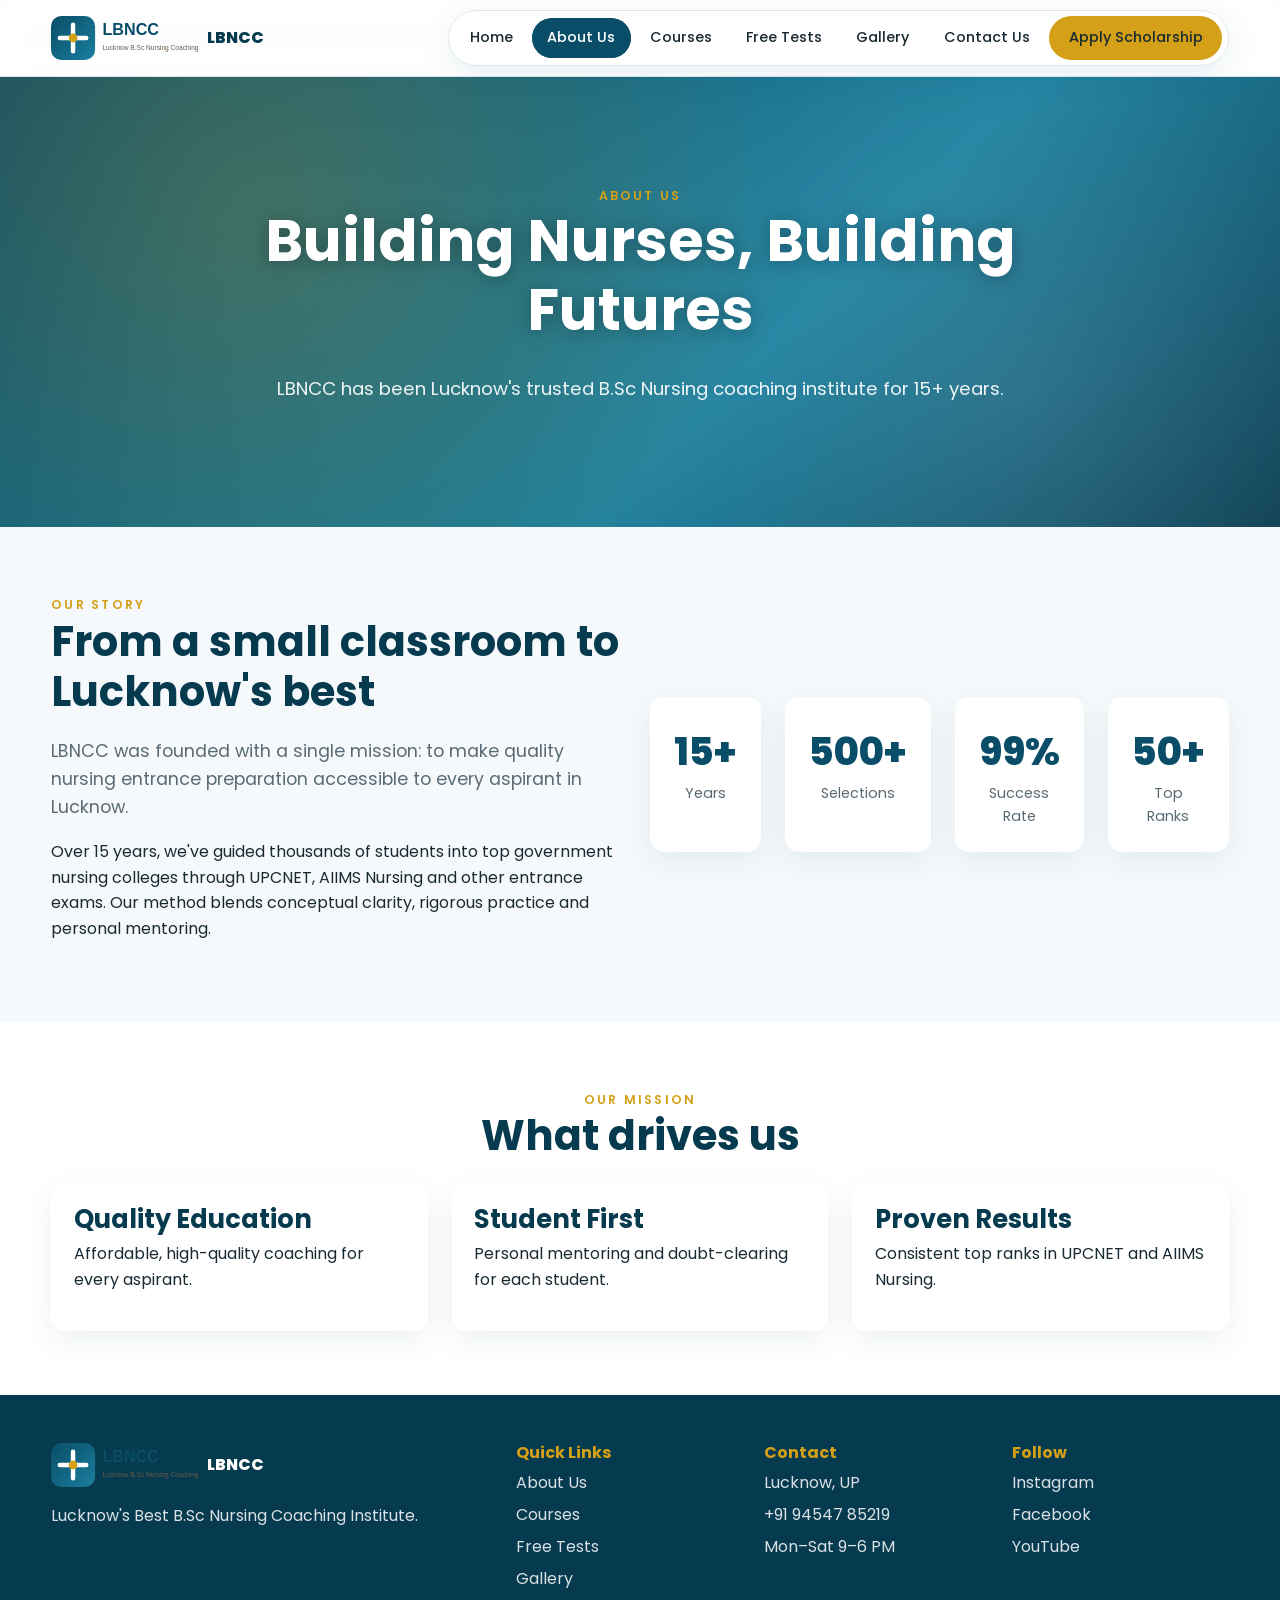
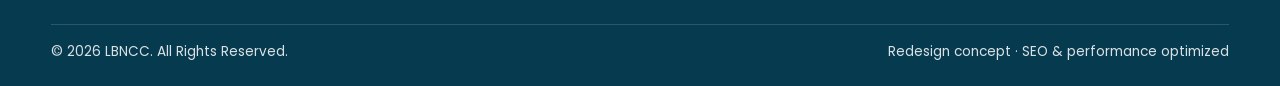
==== about.html @ b77b34ed "Initial commit: LBNCC redesign concept (SEO-optimized, animations, working free test & courses)" ====
<!DOCTYPE html>
<html lang="en-IN">
<head>
<meta charset="UTF-8">
<meta name="viewport" content="width=device-width, initial-scale=1.0">
<title>About Us — LBNCC Lucknow</title>
<meta name="description" content="About LBNCC: 15+ years of B.Sc Nursing coaching in Lucknow. Expert faculty, updated material, proven results in UPCNET & AIIMS Nursing.">
<link rel="canonical" href="https://lbncc.com/about-us.html">
<meta property="og:title" content="About LBNCC">
<meta property="og:description" content="15+ years of B.Sc Nursing coaching excellence in Lucknow.">
<meta property="og:image" content="https://lbncc.com/assets/img/logo.svg">
<meta property="og:url" content="https://lbncc.com/about-us.html">
<link rel="icon" href="assets/img/logo.svg">
<link rel="preconnect" href="https://fonts.googleapis.com">
<link rel="preconnect" href="https://fonts.gstatic.com" crossorigin>
<link href="https://fonts.googleapis.com/css2?family=Poppins:wght@400;500;600;700;800&display=swap" rel="stylesheet">
<link rel="stylesheet" href="assets/css/style.css?v=1">
</head>
<body>
<a class="skip-link" href="#main">Skip to content</a>
<header class="site-header">
  <div class="container">
    <a class="logo" href="index.html"><img src="assets/img/logo.svg" alt="LBNCC logo" width="44" height="44"> LBNCC</a>
    <button class="nav-toggle" aria-expanded="false" aria-label="Toggle menu">☰</button>
    <nav class="nav" aria-label="Primary">
      <a href="index.html">Home</a>
      <a href="about.html">About Us</a>
      <a href="courses.html">Courses</a>
      <a href="freetest.html">Free Tests</a>
      <a href="gallery.html">Gallery</a>
      <a href="contact.html">Contact Us</a>
      <a href="https://wa.me/919454785219" class="btn btn--accent" style="padding:.5rem 1.1rem;">Apply Scholarship</a>
    </nav>
  </div>
</header>
<main id="main">
  <section class="hero" style="min-height:50vh;">
    <div class="content container">
      <span class="eyebrow">About Us</span>
      <h1>Building Nurses, Building Futures</h1>
      <p>LBNCC has been Lucknow's trusted B.Sc Nursing coaching institute for 15+ years.</p>
    </div>
  </section>
  <section class="section">
    <div class="container">
      <div class="grid grid--2" style="align-items:center;">
        <div class="reveal">
          <span class="eyebrow">Our Story</span>
          <h2>From a small classroom to Lucknow's best</h2>
          <p class="lead">LBNCC was founded with a single mission: to make quality nursing entrance preparation accessible to every aspirant in Lucknow.</p>
          <p>Over 15 years, we've guided thousands of students into top government nursing colleges through UPCNET, AIIMS Nursing and other entrance exams. Our method blends conceptual clarity, rigorous practice and personal mentoring.</p>
        </div>
        <div class="reveal">
          <div class="stats">
            <div class="stat"><div class="stat__num">15+</div><div class="stat__label">Years</div></div>
            <div class="stat"><div class="stat__num">500+</div><div class="stat__label">Selections</div></div>
            <div class="stat"><div class="stat__num">99%</div><div class="stat__label">Success Rate</div></div>
            <div class="stat"><div class="stat__num">50+</div><div class="stat__label">Top Ranks</div></div>
          </div>
        </div>
      </div>
    </div>
  </section>
  <section class="section section--alt">
    <div class="container">
      <div class="text-center mb-1 reveal"><span class="eyebrow">Our Mission</span><h2>What drives us</h2></div>
      <div class="grid grid--3">
        <div class="card reveal"><div class="card__body"><h3>Quality Education</h3><p>Affordable, high-quality coaching for every aspirant.</p></div></div>
        <div class="card reveal"><div class="card__body"><h3>Student First</h3><p>Personal mentoring and doubt-clearing for each student.</p></div></div>
        <div class="card reveal"><div class="card__body"><h3>Proven Results</h3><p>Consistent top ranks in UPCNET and AIIMS Nursing.</p></div></div>
      </div>
    </div>
  </section>
</main>
<footer class="site-footer">
  <div class="container">
    <div class="footer-grid">
      <div><a class="logo" href="index.html" style="color:#fff;"><img src="assets/img/logo.svg" alt="LBNCC logo" width="44" height="44"> LBNCC</a><p style="margin-top:1rem;">Lucknow's Best B.Sc Nursing Coaching Institute.</p></div>
      <div><h4>Quick Links</h4><ul style="list-style:none;padding:0;margin:0;display:grid;gap:.4rem;"><li><a href="about.html">About Us</a></li><li><a href="courses.html">Courses</a></li><li><a href="freetest.html">Free Tests</a></li><li><a href="gallery.html">Gallery</a></li></ul></div>
      <div><h4>Contact</h4><ul style="list-style:none;padding:0;margin:0;display:grid;gap:.4rem;"><li>Lucknow, UP</li><li>+91 94547 85219</li><li>Mon–Sat 9–6 PM</li></ul></div>
      <div><h4>Follow</h4><ul style="list-style:none;padding:0;margin:0;display:grid;gap:.4rem;"><li><a href="#">Instagram</a></li><li><a href="#">Facebook</a></li><li><a href="#">YouTube</a></li></ul></div>
    </div>
    <div class="footer-bottom"><span>© <span class="yr"></span> LBNCC. All Rights Reserved.</span><span>Redesign concept · SEO & performance optimized</span></div>
  </div>
</footer>
<script src="assets/js/main.js?v=1" defer></script>
<script>document.querySelectorAll('.yr').forEach(e=>e.textContent=new Date().getFullYear());</script>
</body>
</html>
---- assets/css/style.css ----
:root {
  --color-bg: #f5f9fb;
  --color-surface: #ffffff;
  --color-text: #1a2a33;
  --color-muted: #5a6b75;
  --color-primary: #0a4d68;
  --color-primary-dark: #063a4f;
  --color-accent: #d4a017;
  --color-accent-soft: #fef3d0;
  --color-border: #dce7ed;
  --color-success: #2f6b3a;
  --radius: 14px;
  --radius-sm: 8px;
  --shadow: 0 10px 30px rgba(10,77,104,.08);
  --shadow-lg: 0 20px 50px rgba(10,77,104,.14);
  --maxw: 1200px;
  --header-h: 76px;
}
* { box-sizing: border-box; }
html { scroll-behavior: smooth; scroll-padding-top: var(--header-h); }
body { margin: 0; padding-top: calc(var(--header-h) + 1px); font-family: "Poppins", system-ui, -apple-system, Segoe UI, Roboto, sans-serif; color: var(--color-text); background: var(--color-bg); line-height: 1.6; -webkit-font-smoothing: antialiased; }
img { max-width: 100%; height: auto; display: block; }
a { color: var(--color-primary); text-decoration: none; }
a:hover { text-decoration: underline; }
h1,h2,h3,h4 { font-family: "Poppins", Georgia, serif; line-height: 1.2; margin: 0 0 .5em; color: var(--color-primary-dark); }
h1 { font-size: clamp(2.2rem, 5vw, 3.6rem); }
h2 { font-size: clamp(1.7rem, 3.5vw, 2.6rem); }
h3 { font-size: clamp(1.25rem, 2.5vw, 1.6rem); }
p { margin: 0 0 1em; }
.container { width: min(var(--maxw), 92%); margin-inline: auto; }
.section { padding: 4rem 0; }
.section--alt { background: var(--color-surface); }
.eyebrow { text-transform: uppercase; letter-spacing: .18em; font-size: .78rem; font-weight: 600; color: var(--color-accent); margin-bottom: .6rem; }
.btn { display: inline-flex; align-items: center; justify-content: center; gap: .5rem; padding: .85rem 1.6rem; border-radius: 999px; font-weight: 600; font-size: .95rem; border: 2px solid transparent; cursor: pointer; transition: transform .15s ease, background .2s ease, color .2s ease; text-decoration: none; }
.btn:hover { transform: translateY(-2px); text-decoration: none; }
.btn--primary { background: var(--color-primary); color: #fff; }
.btn--primary:hover { background: var(--color-primary-dark); color: #fff; }
.btn--accent { background: var(--color-accent); color: #1a2a33; }
.btn--ghost { background: transparent; color: var(--color-primary); border-color: var(--color-primary); }
.btn--ghost:hover { background: var(--color-primary); color: #fff; }
.skip-link { position: absolute; left: -9999px; top: 0; background: var(--color-primary); color: #fff; padding: .75rem 1rem; z-index: 1000; }
.skip-link:focus { left: 1rem; top: 1rem; }

/* Pill-style nav */
.site-header { position: fixed; top: 0; left: 0; right: 0; z-index: 50; background: rgba(255,255,255,.85); backdrop-filter: blur(12px); border-bottom: 1px solid var(--color-border); }
.site-header .container { display: flex; align-items: center; justify-content: space-between; height: var(--header-h); gap: 1rem; }
.logo { display: flex; align-items: center; gap: .6rem; font-weight: 800; color: var(--color-primary-dark); text-decoration: none; }
.logo img { height: 44px; width: auto; }
.nav { display: flex; gap: .25rem; align-items: center; background: rgba(255,255,255,.7); backdrop-filter: blur(10px); padding: .35rem; border-radius: 999px; border: 1px solid var(--color-border); box-shadow: var(--shadow); }
.nav a { padding: .5rem .95rem; border-radius: 999px; color: var(--color-text); font-weight: 500; font-size: .9rem; position: relative; overflow: hidden; transition: color .25s ease, transform .15s ease; }
.nav a::before { content: ""; position: absolute; inset: 0; background: var(--color-primary); transform: scale(0); border-radius: 999px; transition: transform .35s cubic-bezier(.22,1,.36,1); z-index: -1; }
.nav a:hover { color: #fff; text-decoration: none; transform: translateY(-1px); }
.nav a:hover::before { transform: scale(1); }
.nav a.active { background: var(--color-primary); color: #fff; }
.nav a.active::before { transform: scale(1); }
.nav-toggle { display: none; background: none; border: none; font-size: 1.6rem; cursor: pointer; color: var(--color-primary-dark); }
@media (max-width: 820px) {
  .nav-toggle { display: block; }
  .nav { position: absolute; top: var(--header-h); left: 0; right: 0; background: var(--color-bg); flex-direction: column; padding: 1rem; border-radius: 0; display: none; }
  .nav.open { display: flex; }
  .nav a { width: 100%; }
}

/* Hero */
.hero { position: relative; min-height: 88vh; display: grid; place-items: center; text-align: center; color: #fff; background: linear-gradient(135deg, #0a4d68 0%, #1a7f9e 60%, #063a4f 100%); padding: 2rem 0; overflow: hidden; }
.hero::before { content: ""; position: absolute; inset: 0; background: radial-gradient(circle at 20% 30%, rgba(212,160,23,.25), transparent 50%), radial-gradient(circle at 80% 70%, rgba(255,255,255,.12), transparent 50%); }
.hero .content { position: relative; max-width: 860px; }
.hero h1 { color: #fff; text-shadow: 0 2px 20px rgba(0,0,0,.3); }
.hero p { font-size: 1.15rem; color: rgba(255,255,255,.92); }
.hero .actions { display: flex; gap: 1rem; justify-content: center; flex-wrap: wrap; margin-top: 1.5rem; }
.hero .meta { margin-top: 2rem; display: flex; gap: 2rem; justify-content: center; flex-wrap: wrap; font-size: .9rem; color: rgba(255,255,255,.85); }
.hero .meta strong { color: var(--color-accent); }
.hero h1, .hero p, .hero .actions, .hero .meta { animation: fadeUp 1s ease both; }
.hero p { animation-delay: .15s; }
.hero .actions { animation-delay: .3s; }
.hero .meta { animation-delay: .45s; }
@keyframes fadeUp { from { opacity: 0; transform: translateY(20px); } to { opacity: 1; transform: none; } }

/* Cards */
.grid { display: grid; gap: 1.5rem; }
.grid--3 { grid-template-columns: repeat(3, 1fr); }
.grid--2 { grid-template-columns: repeat(2, 1fr); }
.grid--4 { grid-template-columns: repeat(4, 1fr); }
@media (max-width: 900px) { .grid--3, .grid--4 { grid-template-columns: repeat(2,1fr); } }
@media (max-width: 600px) { .grid--2, .grid--3, .grid--4 { grid-template-columns: 1fr; } }
.card { background: var(--color-surface); border-radius: var(--radius); overflow: hidden; box-shadow: var(--shadow); transition: transform .25s ease, box-shadow .25s ease; }
.card:hover { transform: translateY(-6px); box-shadow: var(--shadow-lg); }
.card img { width: 100%; aspect-ratio: 4/3; object-fit: cover; }
.card__body { padding: 1.4rem; }
.card__body h3 { margin-bottom: .4rem; }

/* Stats */
.stats { display: grid; grid-template-columns: repeat(4, 1fr); gap: 1.5rem; }
@media (max-width: 700px) { .stats { grid-template-columns: repeat(2,1fr); } }
.stat { text-align: center; padding: 1.5rem; background: var(--color-surface); border-radius: var(--radius); box-shadow: var(--shadow); }
.stat__num { font-size: 2.4rem; font-weight: 800; color: var(--color-primary); }
.stat__label { color: var(--color-muted); font-size: .9rem; }

/* Testimonials */
.testimonial { background: var(--color-surface); padding: 1.8rem; border-radius: var(--radius); border-left: 4px solid var(--color-accent); box-shadow: var(--shadow); transition: transform .2s ease; }
.testimonial:hover { transform: translateY(-4px); }
.testimonial footer { margin-top: 1rem; font-weight: 600; color: var(--color-primary); }

/* Reveal */
.reveal { opacity: 0; transform: translateY(28px); transition: opacity .7s ease, transform .7s ease; }
.reveal.in { opacity: 1; transform: translateY(0); }

/* Footer */
.site-footer { background: var(--color-primary-dark); color: rgba(255,255,255,.85); padding: 3rem 0 1.5rem; }
.site-footer h4 { color: var(--color-accent); }
.site-footer a { color: rgba(255,255,255,.85); }
.site-footer a:hover { color: #fff; }
.footer-grid { display: grid; grid-template-columns: 2fr 1fr 1fr 1fr; gap: 2rem; }
@media (max-width: 820px) { .footer-grid { grid-template-columns: 1fr 1fr; } }
@media (max-width: 500px) { .footer-grid { grid-template-columns: 1fr; } }
.footer-bottom { border-top: 1px solid rgba(255,255,255,.15); margin-top: 2rem; padding-top: 1rem; display: flex; justify-content: space-between; flex-wrap: wrap; gap: .5rem; font-size: .85rem; }

/* Forms */
.form { display: grid; gap: 1rem; }
.form-row { display: grid; grid-template-columns: 1fr 1fr; gap: 1rem; }
@media (max-width: 600px) { .form-row { grid-template-columns: 1fr; } }
.field label { display: block; font-weight: 500; margin-bottom: .35rem; font-size: .9rem; }
.field input, .field textarea, .field select { width: 100%; padding: .75rem .9rem; border: 1px solid var(--color-border); border-radius: var(--radius-sm); font: inherit; background: var(--color-surface); color: var(--color-text); }
.field input:focus, .field textarea:focus, .field select:focus { outline: 2px solid var(--color-accent); border-color: var(--color-accent); }
.field textarea { min-height: 140px; resize: vertical; }

/* PillNav React Bits style nav (vanilla) */
.pill-nav { display: inline-flex; align-items: center; gap: .5rem; }
.pill-nav__logo { width: 44px; height: 44px; border-radius: 50%; background: var(--color-primary); display: grid; place-items: center; box-shadow: var(--shadow); transition: transform .3s ease; }
.pill-nav__logo:hover { transform: rotate(12deg) scale(1.05); }
.pill-nav__logo img { width: 28px; height: 28px; }

/* Course cards */
.course-card { background: var(--color-surface); border-radius: var(--radius); padding: 1.6rem; box-shadow: var(--shadow); border: 1px solid var(--color-border); transition: transform .25s ease; }
.course-card:hover { transform: translateY(-4px); box-shadow: var(--shadow-lg); }
.course-card h3 { color: var(--color-primary); }
.course-meta { display: flex; gap: 1rem; flex-wrap: wrap; font-size: .85rem; color: var(--color-muted); margin: .5rem 0 1rem; }
.course-meta span { background: var(--color-accent-soft); padding: .2rem .6rem; border-radius: 999px; }

/* Free test quiz */
.quiz { background: var(--color-surface); border-radius: var(--radius); padding: 2rem; box-shadow: var(--shadow); max-width: 760px; margin-inline: auto; }
.quiz-q { font-size: 1.15rem; font-weight: 600; margin-bottom: 1rem; }
.quiz-opts { display: grid; gap: .6rem; }
.quiz-opt { padding: .8rem 1rem; border: 2px solid var(--color-border); border-radius: var(--radius-sm); cursor: pointer; transition: background .2s, border-color .2s; }
.quiz-opt:hover { background: var(--color-accent-soft); }
.quiz-opt.selected { border-color: var(--color-primary); background: #e8f1f5; }
.quiz-opt.correct { border-color: var(--color-success); background: #e6f2e8; }
.quiz-opt.wrong { border-color: #c0392b; background: #fdecea; }
.quiz-nav { display: flex; justify-content: space-between; margin-top: 1.5rem; gap: 1rem; }
.quiz-result { text-align: center; padding: 2rem; }
.quiz-result .score { font-size: 3rem; font-weight: 800; color: var(--color-primary); }

/* Top performer cards */
.performer { background: var(--color-surface); border-radius: var(--radius); padding: 1.2rem; text-align: center; box-shadow: var(--shadow); transition: transform .2s; }
.performer:hover { transform: translateY(-4px); }
.performer__img { width: 80px; height: 80px; border-radius: 50%; background: var(--color-accent-soft); margin: 0 auto .6rem; display: grid; place-items: center; font-size: 1.6rem; font-weight: 700; color: var(--color-primary); }
.performer__name { font-weight: 700; }
.performer__rank { color: var(--color-accent); font-weight: 600; font-size: .85rem; }

/* Utilities */
.text-center { text-align: center; }
.mt-1 { margin-top: 1rem; }
.mt-2 { margin-top: 2rem; }
.mb-1 { margin-bottom: 1rem; }
.lead { font-size: 1.1rem; color: var(--color-muted); }
.map-embed { border: 0; width: 100%; height: 360px; border-radius: var(--radius); }
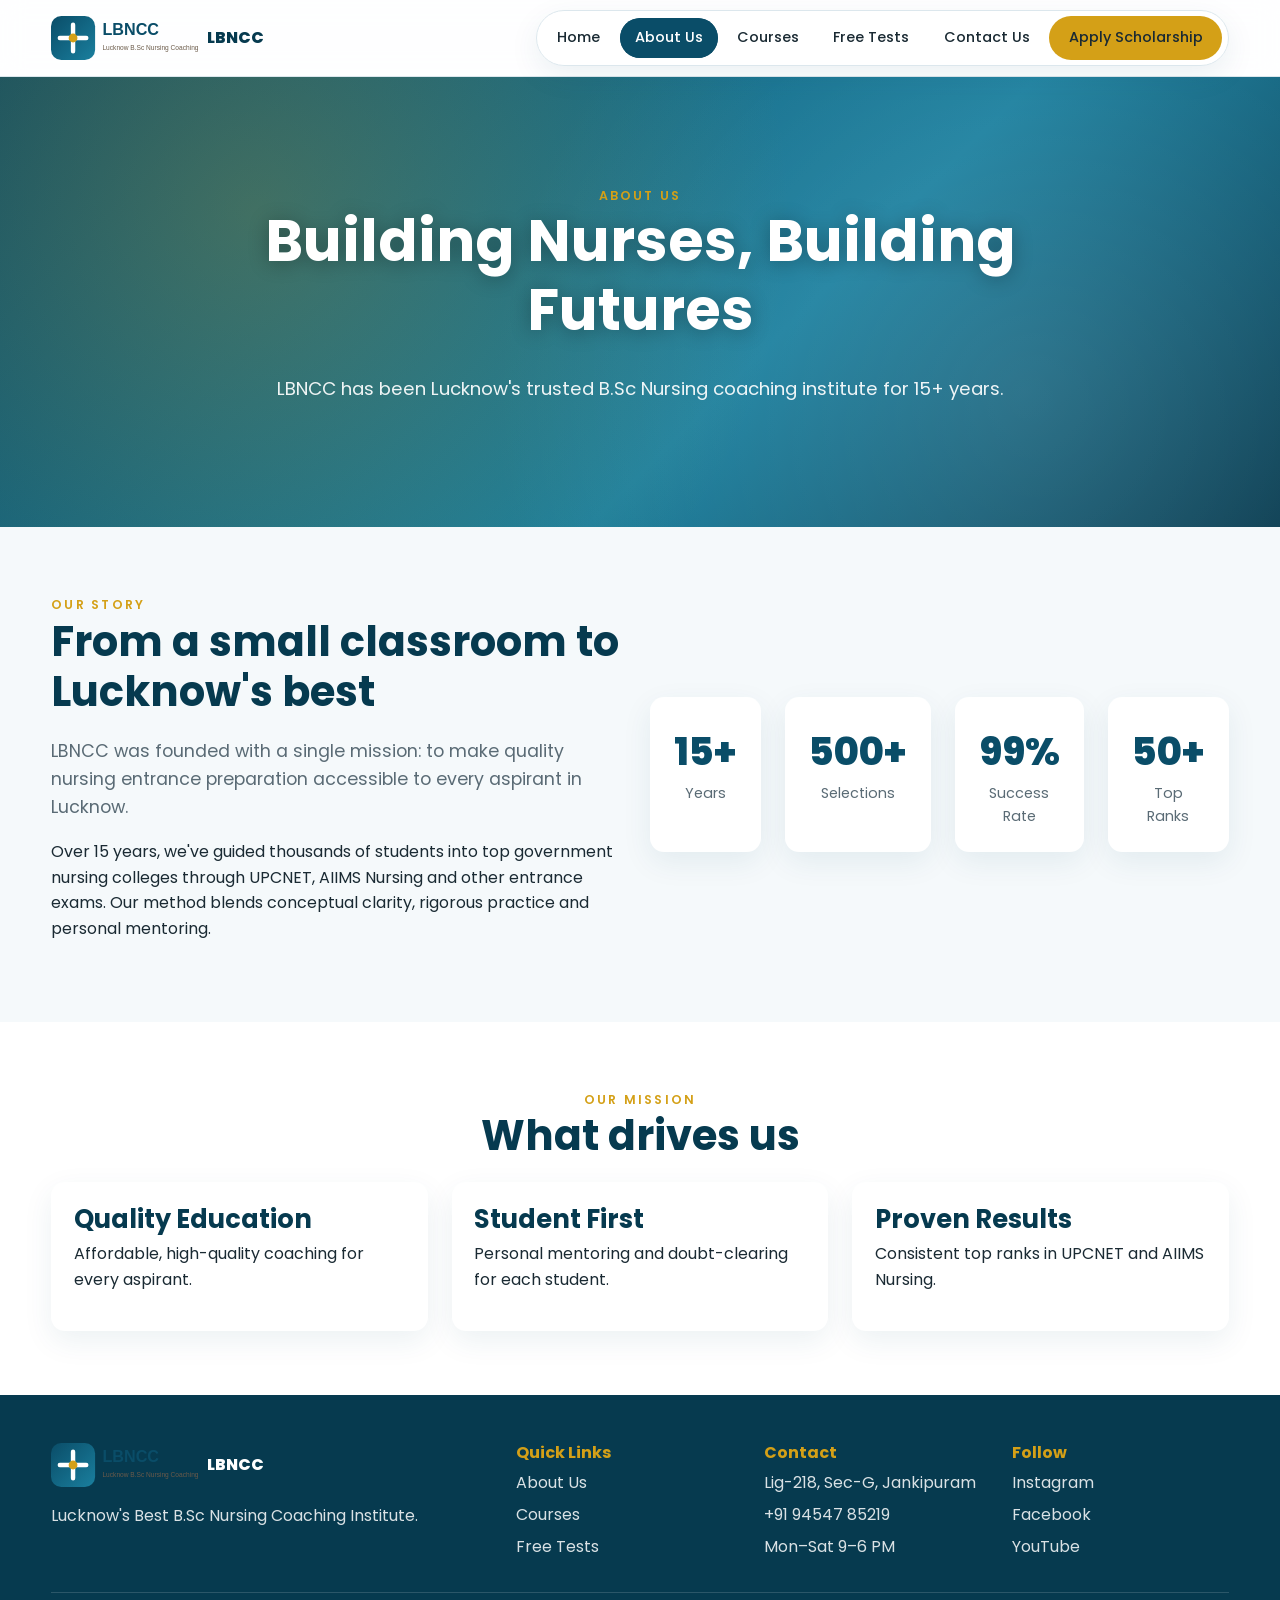
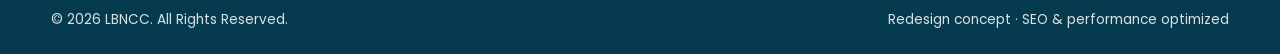
==== commit 85fc4afc: "Remove gallery; add student photos; update map location; SEO improvements" ====
--- a/about.html
+++ b/about.html
@@ -2,7 +2,7 @@
 <html lang="en-IN">
 <head>
 <meta charset="UTF-8">
-<meta name="viewport" content="width=device-width, initial-scale=1.0">
+<meta name="viewport" content="width=device-width, initial-scale=1.0"><meta name="robots" content="index, follow"><meta name="theme-color" content="#0a4d68">
 <title>About Us — LBNCC Lucknow</title>
 <meta name="description" content="About LBNCC: 15+ years of B.Sc Nursing coaching in Lucknow. Expert faculty, updated material, proven results in UPCNET & AIIMS Nursing.">
 <link rel="canonical" href="https://lbncc.com/about-us.html">
@@ -27,8 +27,7 @@
       <a href="about.html">About Us</a>
       <a href="courses.html">Courses</a>
       <a href="freetest.html">Free Tests</a>
-      <a href="gallery.html">Gallery</a>
-      <a href="contact.html">Contact Us</a>
+            <a href="contact.html">Contact Us</a>
       <a href="https://wa.me/919454785219" class="btn btn--accent" style="padding:.5rem 1.1rem;">Apply Scholarship</a>
     </nav>
   </div>
@@ -76,8 +75,8 @@
   <div class="container">
     <div class="footer-grid">
       <div><a class="logo" href="index.html" style="color:#fff;"><img src="assets/img/logo.svg" alt="LBNCC logo" width="44" height="44"> LBNCC</a><p style="margin-top:1rem;">Lucknow's Best B.Sc Nursing Coaching Institute.</p></div>
-      <div><h4>Quick Links</h4><ul style="list-style:none;padding:0;margin:0;display:grid;gap:.4rem;"><li><a href="about.html">About Us</a></li><li><a href="courses.html">Courses</a></li><li><a href="freetest.html">Free Tests</a></li><li><a href="gallery.html">Gallery</a></li></ul></div>
-      <div><h4>Contact</h4><ul style="list-style:none;padding:0;margin:0;display:grid;gap:.4rem;"><li>Lucknow, UP</li><li>+91 94547 85219</li><li>Mon–Sat 9–6 PM</li></ul></div>
+      <div><h4>Quick Links</h4><ul style="list-style:none;padding:0;margin:0;display:grid;gap:.4rem;"><li><a href="about.html">About Us</a></li><li><a href="courses.html">Courses</a></li><li><a href="freetest.html">Free Tests</a></li></ul></div>
+      <div><h4>Contact</h4><ul style="list-style:none;padding:0;margin:0;display:grid;gap:.4rem;"><li>Lig-218, Sec-G, Jankipuram</li><li>+91 94547 85219</li><li>Mon–Sat 9–6 PM</li></ul></div>
       <div><h4>Follow</h4><ul style="list-style:none;padding:0;margin:0;display:grid;gap:.4rem;"><li><a href="#">Instagram</a></li><li><a href="#">Facebook</a></li><li><a href="#">YouTube</a></li></ul></div>
     </div>
     <div class="footer-bottom"><span>© <span class="yr"></span> LBNCC. All Rights Reserved.</span><span>Redesign concept · SEO & performance optimized</span></div>
--- a/assets/css/style.css
+++ b/assets/css/style.css
@@ -153,7 +153,7 @@
 /* Top performer cards */
 .performer { background: var(--color-surface); border-radius: var(--radius); padding: 1.2rem; text-align: center; box-shadow: var(--shadow); transition: transform .2s; }
 .performer:hover { transform: translateY(-4px); }
-.performer__img { width: 80px; height: 80px; border-radius: 50%; background: var(--color-accent-soft); margin: 0 auto .6rem; display: grid; place-items: center; font-size: 1.6rem; font-weight: 700; color: var(--color-primary); }
+.performer__img { width: 80px; height: 80px; border-radius: 50%; object-fit: cover; margin: 0 auto .6rem; border: 3px solid var(--color-accent-soft); }
 .performer__name { font-weight: 700; }
 .performer__rank { color: var(--color-accent); font-weight: 600; font-size: .85rem; }
 
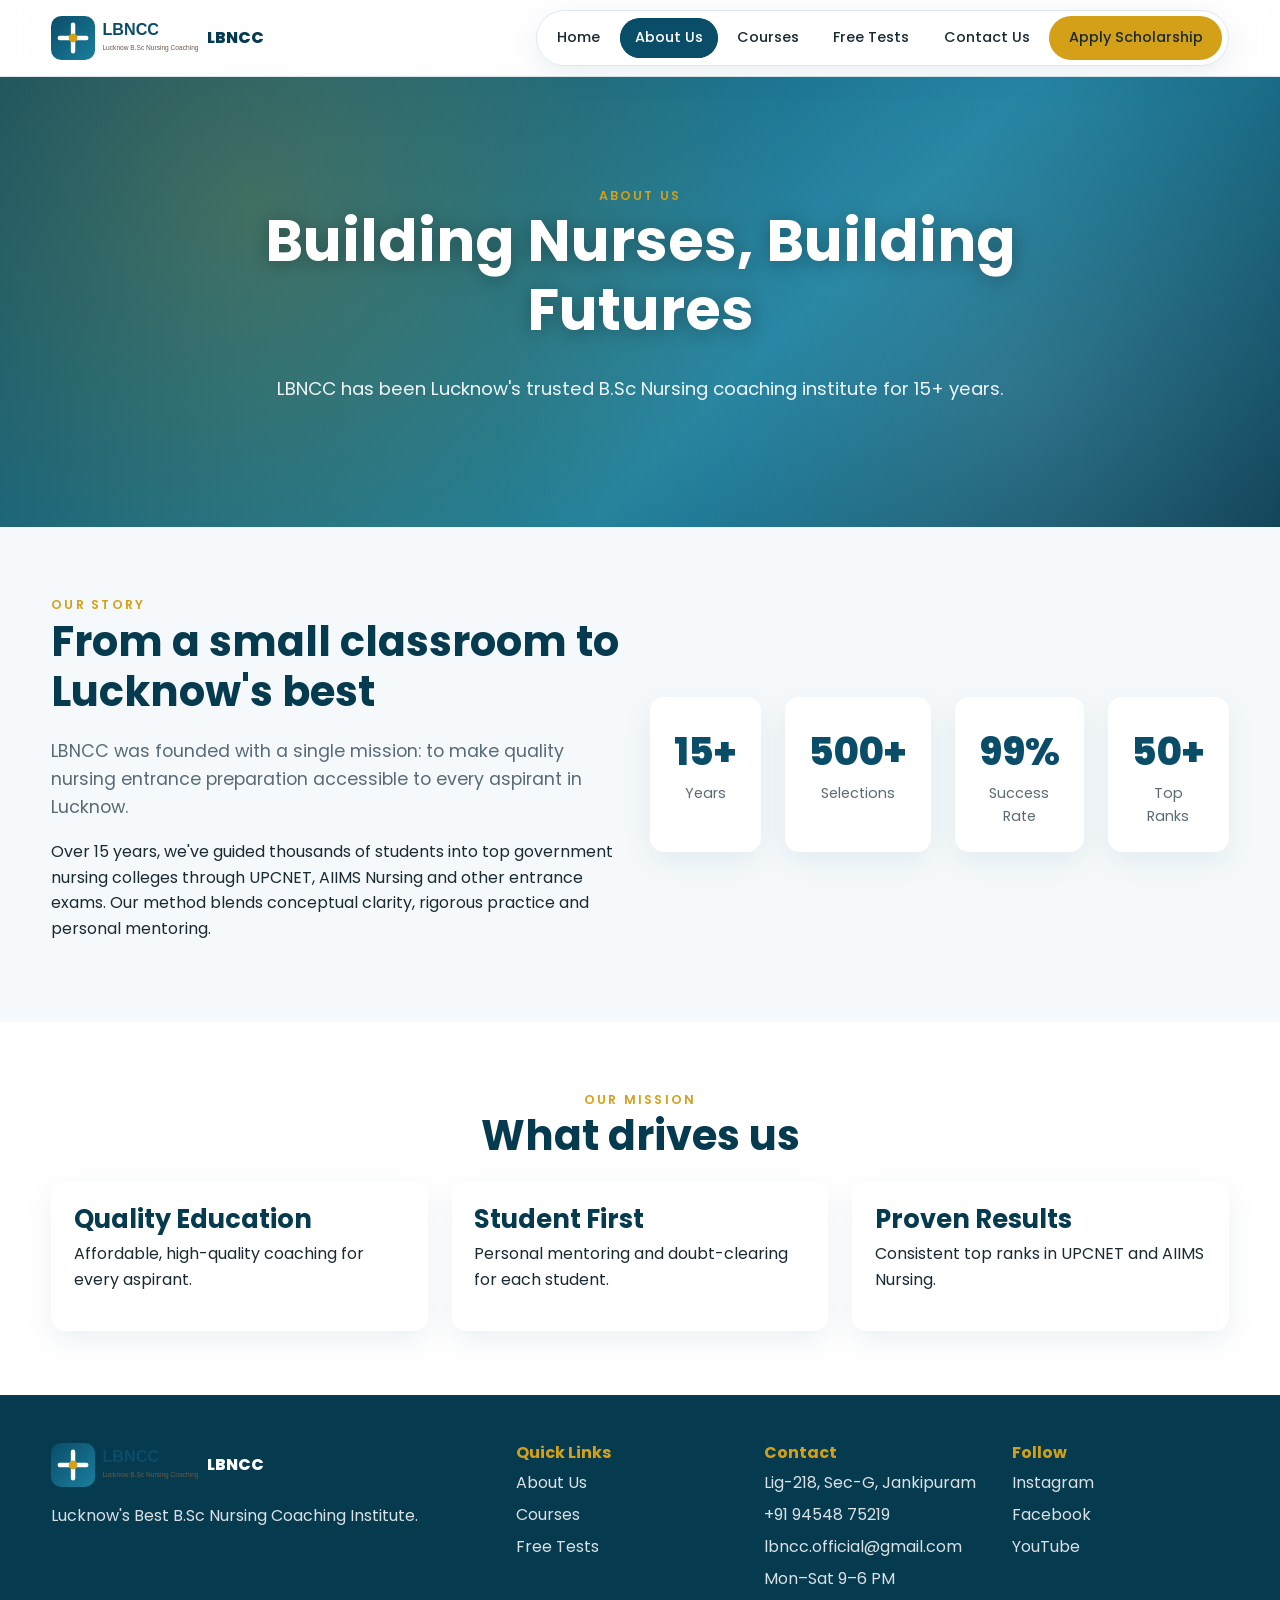
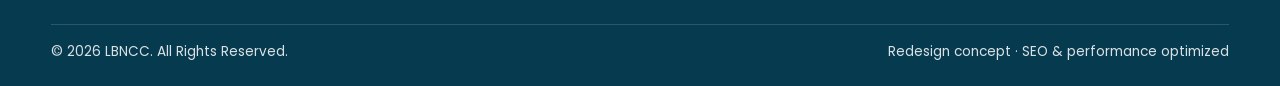
==== commit 16e5e64c: "Remove WhatsApp; add Gmail; update phones; keep student photos" ====
--- a/about.html
+++ b/about.html
@@ -28,7 +28,7 @@
       <a href="courses.html">Courses</a>
       <a href="freetest.html">Free Tests</a>
             <a href="contact.html">Contact Us</a>
-      <a href="https://wa.me/919454785219" class="btn btn--accent" style="padding:.5rem 1.1rem;">Apply Scholarship</a>
+      <a href="mailto:lbncc.official@gmail.com" class="btn btn--accent" style="padding:.5rem 1.1rem;">Apply Scholarship</a>
     </nav>
   </div>
 </header>
@@ -76,7 +76,7 @@
     <div class="footer-grid">
       <div><a class="logo" href="index.html" style="color:#fff;"><img src="assets/img/logo.svg" alt="LBNCC logo" width="44" height="44"> LBNCC</a><p style="margin-top:1rem;">Lucknow's Best B.Sc Nursing Coaching Institute.</p></div>
       <div><h4>Quick Links</h4><ul style="list-style:none;padding:0;margin:0;display:grid;gap:.4rem;"><li><a href="about.html">About Us</a></li><li><a href="courses.html">Courses</a></li><li><a href="freetest.html">Free Tests</a></li></ul></div>
-      <div><h4>Contact</h4><ul style="list-style:none;padding:0;margin:0;display:grid;gap:.4rem;"><li>Lig-218, Sec-G, Jankipuram</li><li>+91 94547 85219</li><li>Mon–Sat 9–6 PM</li></ul></div>
+      <div><h4>Contact</h4><ul style="list-style:none;padding:0;margin:0;display:grid;gap:.4rem;"><li>Lig-218, Sec-G, Jankipuram</li><li>+91 94548 75219</li><li>lbncc.official@gmail.com</li><li>Mon–Sat 9–6 PM</li></ul></div>
       <div><h4>Follow</h4><ul style="list-style:none;padding:0;margin:0;display:grid;gap:.4rem;"><li><a href="#">Instagram</a></li><li><a href="#">Facebook</a></li><li><a href="#">YouTube</a></li></ul></div>
     </div>
     <div class="footer-bottom"><span>© <span class="yr"></span> LBNCC. All Rights Reserved.</span><span>Redesign concept · SEO & performance optimized</span></div>
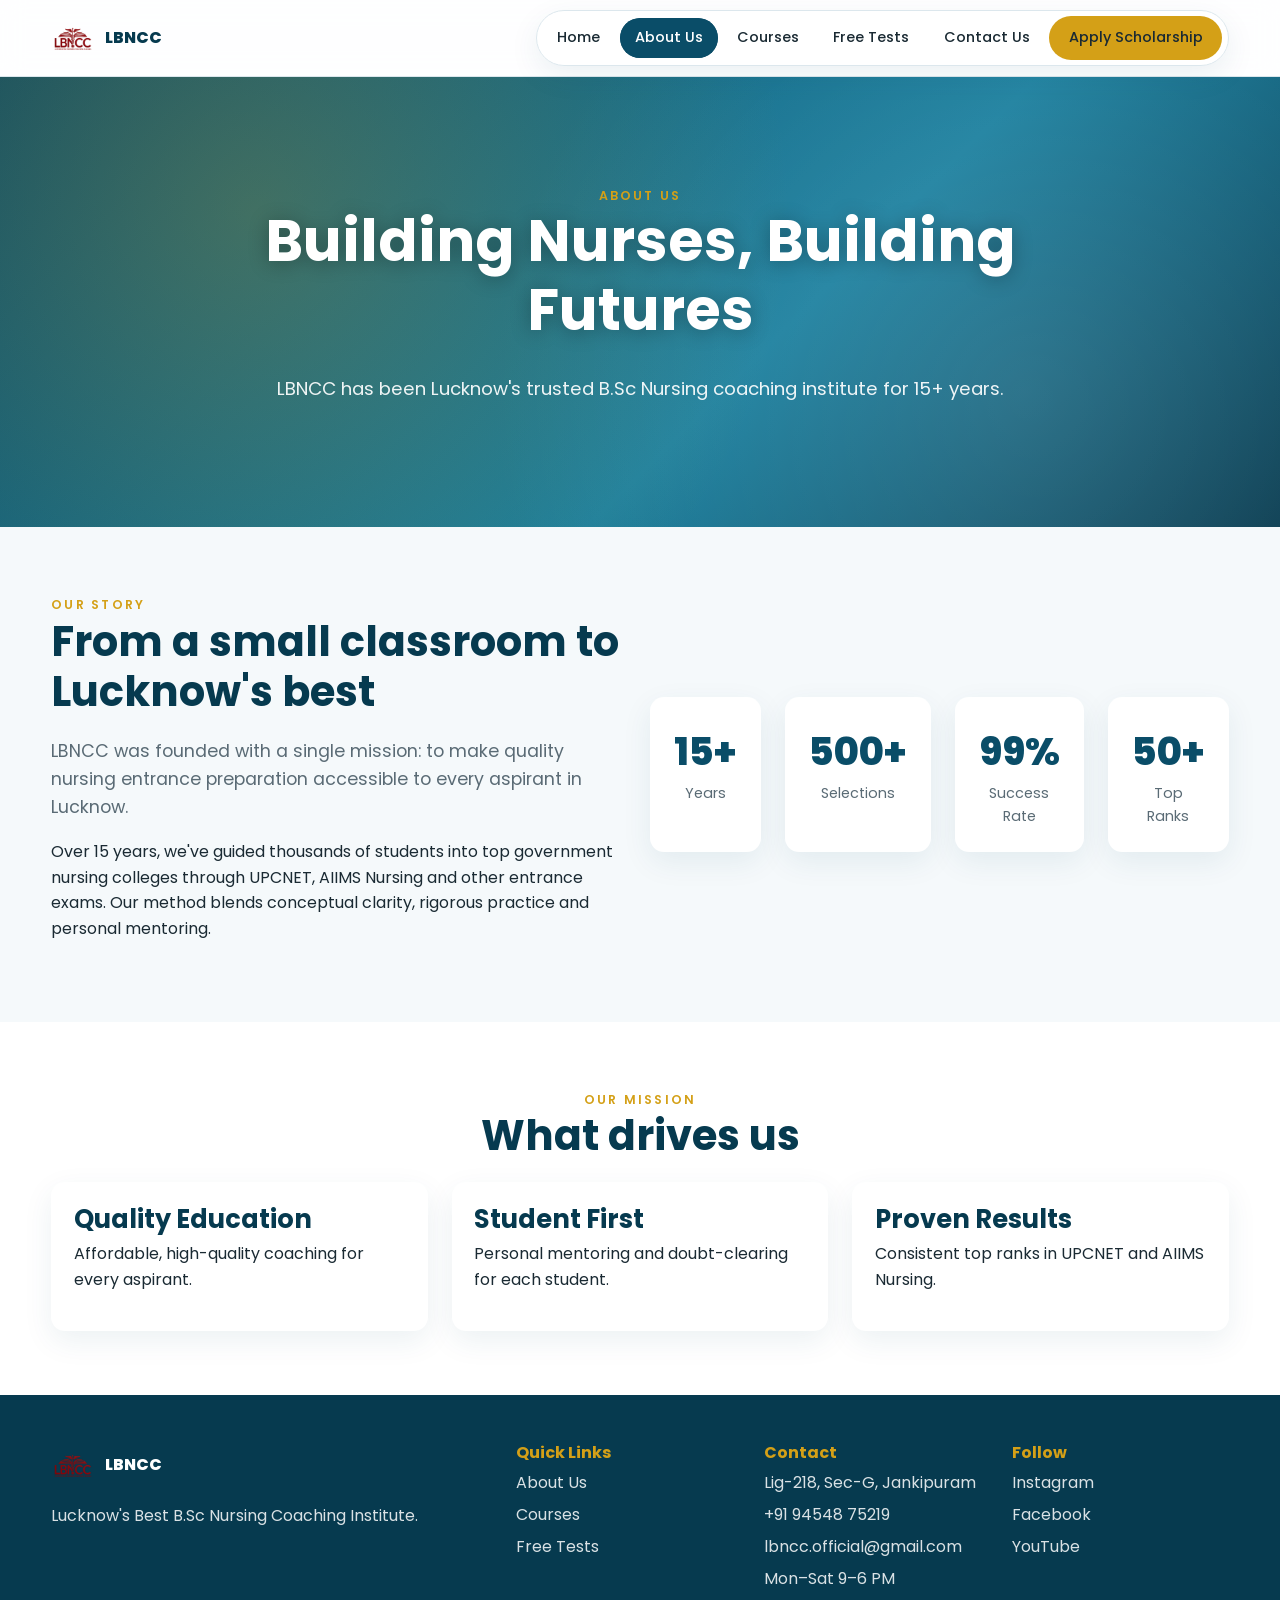
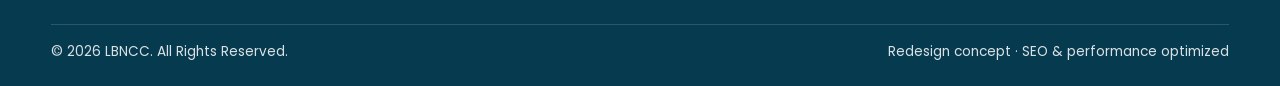
==== commit 19654892: "Replace logo with uploaded brand logo (webp)" ====
--- a/about.html
+++ b/about.html
@@ -8,9 +8,9 @@
 <link rel="canonical" href="https://lbncc.com/about-us.html">
 <meta property="og:title" content="About LBNCC">
 <meta property="og:description" content="15+ years of B.Sc Nursing coaching excellence in Lucknow.">
-<meta property="og:image" content="https://lbncc.com/assets/img/logo.svg">
+<meta property="og:image" content="https://lbncc.com/assets/img/logo.webp">
 <meta property="og:url" content="https://lbncc.com/about-us.html">
-<link rel="icon" href="assets/img/logo.svg">
+<link rel="icon" href="assets/img/logo.webp">
 <link rel="preconnect" href="https://fonts.googleapis.com">
 <link rel="preconnect" href="https://fonts.gstatic.com" crossorigin>
 <link href="https://fonts.googleapis.com/css2?family=Poppins:wght@400;500;600;700;800&display=swap" rel="stylesheet">
@@ -20,7 +20,7 @@
 <a class="skip-link" href="#main">Skip to content</a>
 <header class="site-header">
   <div class="container">
-    <a class="logo" href="index.html"><img src="assets/img/logo.svg" alt="LBNCC logo" width="44" height="44"> LBNCC</a>
+    <a class="logo" href="index.html"><img src="assets/img/logo.webp" alt="LBNCC logo" width="44" height="44"> LBNCC</a>
     <button class="nav-toggle" aria-expanded="false" aria-label="Toggle menu">☰</button>
     <nav class="nav" aria-label="Primary">
       <a href="index.html">Home</a>
@@ -74,7 +74,7 @@
 <footer class="site-footer">
   <div class="container">
     <div class="footer-grid">
-      <div><a class="logo" href="index.html" style="color:#fff;"><img src="assets/img/logo.svg" alt="LBNCC logo" width="44" height="44"> LBNCC</a><p style="margin-top:1rem;">Lucknow's Best B.Sc Nursing Coaching Institute.</p></div>
+      <div><a class="logo" href="index.html" style="color:#fff;"><img src="assets/img/logo.webp" alt="LBNCC logo" width="44" height="44"> LBNCC</a><p style="margin-top:1rem;">Lucknow's Best B.Sc Nursing Coaching Institute.</p></div>
       <div><h4>Quick Links</h4><ul style="list-style:none;padding:0;margin:0;display:grid;gap:.4rem;"><li><a href="about.html">About Us</a></li><li><a href="courses.html">Courses</a></li><li><a href="freetest.html">Free Tests</a></li></ul></div>
       <div><h4>Contact</h4><ul style="list-style:none;padding:0;margin:0;display:grid;gap:.4rem;"><li>Lig-218, Sec-G, Jankipuram</li><li>+91 94548 75219</li><li>lbncc.official@gmail.com</li><li>Mon–Sat 9–6 PM</li></ul></div>
       <div><h4>Follow</h4><ul style="list-style:none;padding:0;margin:0;display:grid;gap:.4rem;"><li><a href="#">Instagram</a></li><li><a href="#">Facebook</a></li><li><a href="#">YouTube</a></li></ul></div>
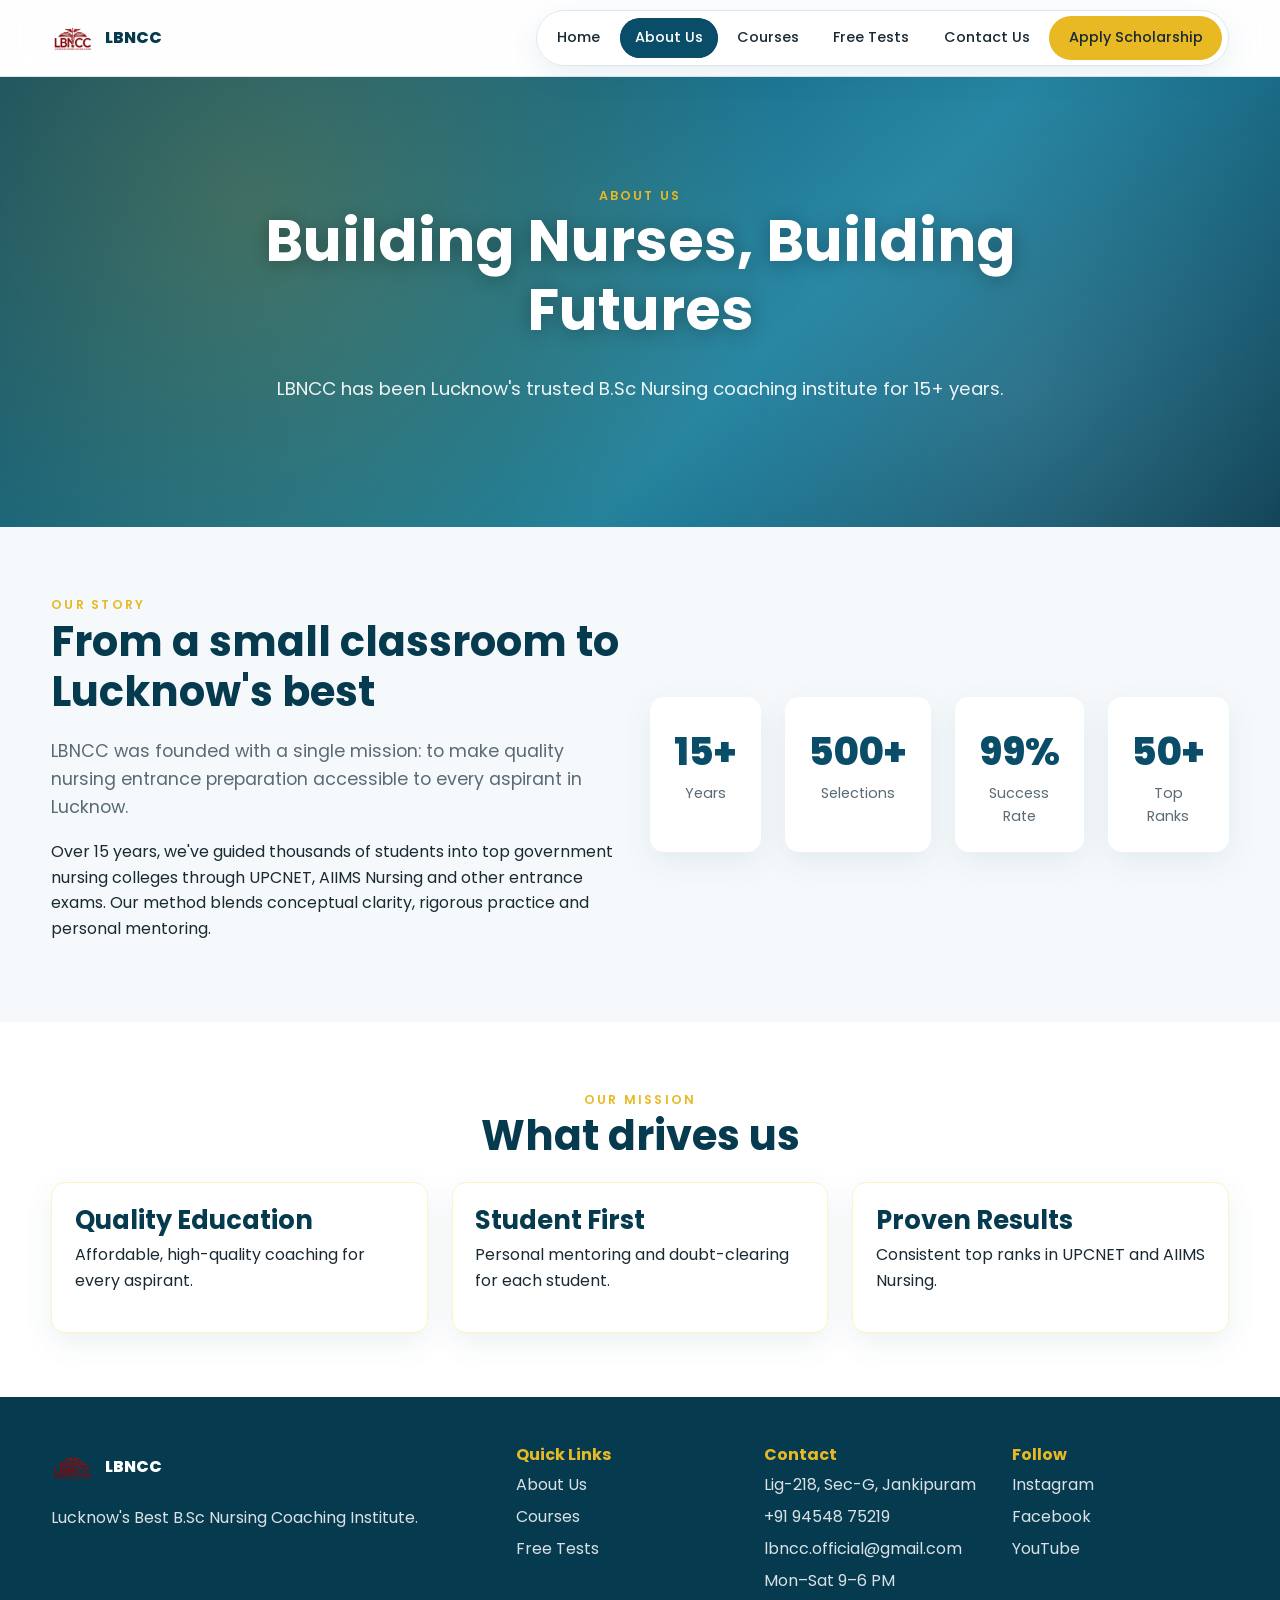
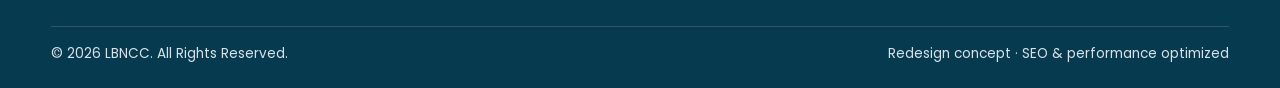
==== commit 3b1feb9e: "Add DepthCarousel for top performers; golden accents; color match logo" ====
--- a/about.html
+++ b/about.html
@@ -14,7 +14,7 @@
 <link rel="preconnect" href="https://fonts.googleapis.com">
 <link rel="preconnect" href="https://fonts.gstatic.com" crossorigin>
 <link href="https://fonts.googleapis.com/css2?family=Poppins:wght@400;500;600;700;800&display=swap" rel="stylesheet">
-<link rel="stylesheet" href="assets/css/style.css?v=1">
+<link rel="stylesheet" href="assets/css/style.css?v=2">
 </head>
 <body>
 <a class="skip-link" href="#main">Skip to content</a>
@@ -82,7 +82,7 @@
     <div class="footer-bottom"><span>© <span class="yr"></span> LBNCC. All Rights Reserved.</span><span>Redesign concept · SEO & performance optimized</span></div>
   </div>
 </footer>
-<script src="assets/js/main.js?v=1" defer></script>
+<script src="assets/js/main.js?v=2" defer></script>
 <script>document.querySelectorAll('.yr').forEach(e=>e.textContent=new Date().getFullYear());</script>
 </body>
 </html>
--- a/assets/css/style.css
+++ b/assets/css/style.css
@@ -5,8 +5,8 @@
   --color-muted: #5a6b75;
   --color-primary: #0a4d68;
   --color-primary-dark: #063a4f;
-  --color-accent: #d4a017;
-  --color-accent-soft: #fef3d0;
+  --color-accent: #e8b923;
+  --color-accent-soft: #fff3c4;
   --color-border: #dce7ed;
   --color-success: #2f6b3a;
   --radius: 14px;
@@ -83,7 +83,8 @@
 .grid--4 { grid-template-columns: repeat(4, 1fr); }
 @media (max-width: 900px) { .grid--3, .grid--4 { grid-template-columns: repeat(2,1fr); } }
 @media (max-width: 600px) { .grid--2, .grid--3, .grid--4 { grid-template-columns: 1fr; } }
-.card { background: var(--color-surface); border-radius: var(--radius); overflow: hidden; box-shadow: var(--shadow); transition: transform .25s ease, box-shadow .25s ease; }
+.card { background: var(--color-surface); border-radius: var(--radius); overflow: hidden; box-shadow: var(--shadow); border: 1px solid var(--color-accent-soft); transition: transform .25s ease, box-shadow .25s ease, border-color .25s ease; }
+.card:hover { transform: translateY(-6px); box-shadow: var(--shadow-lg); border-color: var(--color-accent); }
 .card:hover { transform: translateY(-6px); box-shadow: var(--shadow-lg); }
 .card img { width: 100%; aspect-ratio: 4/3; object-fit: cover; }
 .card__body { padding: 1.4rem; }
@@ -163,4 +164,21 @@
 .mt-2 { margin-top: 2rem; }
 .mb-1 { margin-bottom: 1rem; }
 .lead { font-size: 1.1rem; color: var(--color-muted); }
-.map-embed { border: 0; width: 100%; height: 360px; border-radius: var(--radius); }+.map-embed { border: 0; width: 100%; height: 360px; border-radius: var(--radius); }
+
+/* Depth Carousel (React Bits style, vanilla) */
+.depth-carousel { position: relative; width: 100%; height: 100%; min-height: 320px; display: flex; align-items: center; justify-content: center; perspective: 1400px; perspective-origin: 50% 50%; touch-action: pan-y; outline: none; user-select: none; cursor: grab; }
+.depth-carousel:active { cursor: grabbing; }
+.depth-carousel__stage { position: absolute; inset: 0; transform-style: preserve-3d; }
+.depth-carousel__card { position: absolute; top: 50%; left: 50%; transform-origin: center center; overflow: hidden; background: #0b0d12; box-shadow: 0 30px 60px -20px rgba(0,0,0,.65), 0 8px 20px -10px rgba(0,0,0,.5); will-change: transform, opacity, filter; cursor: pointer; transform: translate(-50%,-50%); border-radius: 18px; border: 2px solid var(--color-accent); }
+.depth-carousel__card img { width: 100%; height: 100%; object-fit: cover; display: block; pointer-events: none; }
+.depth-carousel__tint { position: absolute; inset: 0; opacity: 0; pointer-events: none; mix-blend-mode: multiply; background: var(--color-primary-dark); }
+.depth-carousel__label { position: absolute; bottom: 0; left: 0; right: 0; padding: .6rem; background: linear-gradient(180deg, transparent, rgba(6,58,79,.85)); color: #fff; font-weight: 600; font-size: .85rem; text-align: center; }
+.depth-carousel__arrow { position: absolute; top: 50%; transform: translateY(-50%); z-index: 3000; width: 42px; height: 42px; display: grid; place-items: center; border: 1px solid rgba(255,255,255,.18); border-radius: 999px; background: rgba(10,77,104,.55); backdrop-filter: blur(8px); color: #fff; cursor: pointer; transition: background .2s ease, border-color .2s ease, transform .2s ease; }
+.depth-carousel__arrow:hover { background: rgba(10,77,104,.85); border-color: var(--color-accent); }
+.depth-carousel__arrow:active { transform: translateY(-50%) scale(.94); }
+.depth-carousel__arrow--prev { left: 16px; }
+.depth-carousel__arrow--next { right: 16px; }
+.depth-carousel__dots { position: absolute; bottom: 16px; left: 50%; transform: translateX(-50%); z-index: 3000; display: flex; gap: 8px; padding: 8px 12px; border-radius: 999px; background: rgba(10,77,104,.4); backdrop-filter: blur(6px); }
+.depth-carousel__dot { width: 7px; height: 7px; padding: 0; border: none; border-radius: 999px; background: rgba(255,255,255,.32); cursor: pointer; transition: width .25s ease, background .25s ease; }
+.depth-carousel__dot.is-active { width: 20px; background: var(--color-accent); }
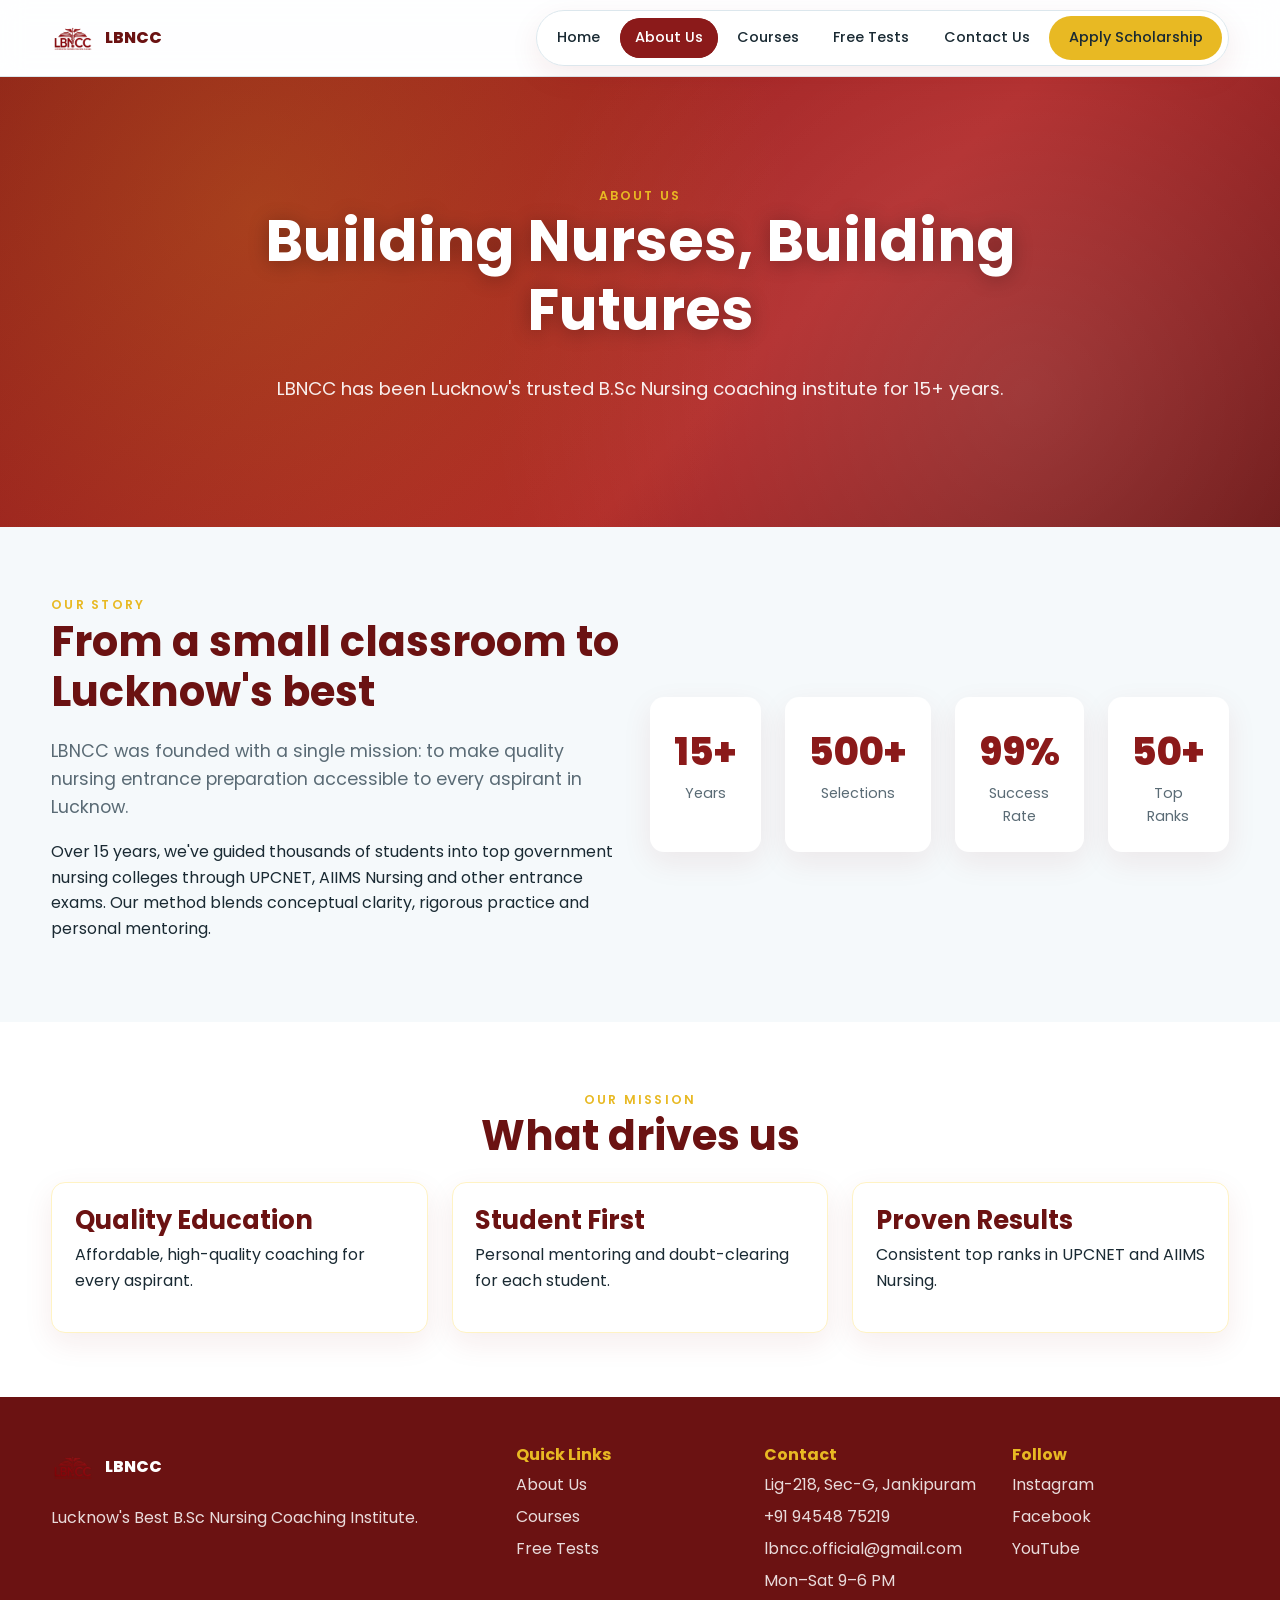
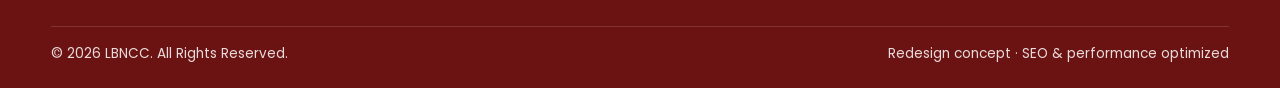
==== commit 3e937648: "20 carousel placeholders; recolor to match logo (maroon + gold)" ====
--- a/about.html
+++ b/about.html
@@ -2,7 +2,7 @@
 <html lang="en-IN">
 <head>
 <meta charset="UTF-8">
-<meta name="viewport" content="width=device-width, initial-scale=1.0"><meta name="robots" content="index, follow"><meta name="theme-color" content="#0a4d68">
+<meta name="viewport" content="width=device-width, initial-scale=1.0"><meta name="robots" content="index, follow"><meta name="theme-color" content="#8b1a1a">
 <title>About Us — LBNCC Lucknow</title>
 <meta name="description" content="About LBNCC: 15+ years of B.Sc Nursing coaching in Lucknow. Expert faculty, updated material, proven results in UPCNET & AIIMS Nursing.">
 <link rel="canonical" href="https://lbncc.com/about-us.html">
@@ -14,7 +14,7 @@
 <link rel="preconnect" href="https://fonts.googleapis.com">
 <link rel="preconnect" href="https://fonts.gstatic.com" crossorigin>
 <link href="https://fonts.googleapis.com/css2?family=Poppins:wght@400;500;600;700;800&display=swap" rel="stylesheet">
-<link rel="stylesheet" href="assets/css/style.css?v=2">
+<link rel="stylesheet" href="assets/css/style.css?v=3">
 </head>
 <body>
 <a class="skip-link" href="#main">Skip to content</a>
@@ -82,7 +82,7 @@
     <div class="footer-bottom"><span>© <span class="yr"></span> LBNCC. All Rights Reserved.</span><span>Redesign concept · SEO & performance optimized</span></div>
   </div>
 </footer>
-<script src="assets/js/main.js?v=2" defer></script>
+<script src="assets/js/main.js?v=3" defer></script>
 <script>document.querySelectorAll('.yr').forEach(e=>e.textContent=new Date().getFullYear());</script>
 </body>
 </html>
--- a/assets/css/style.css
+++ b/assets/css/style.css
@@ -3,16 +3,16 @@
   --color-surface: #ffffff;
   --color-text: #1a2a33;
   --color-muted: #5a6b75;
-  --color-primary: #0a4d68;
-  --color-primary-dark: #063a4f;
+  --color-primary: #8b1a1a;
+  --color-primary-dark: #6b1212;
   --color-accent: #e8b923;
   --color-accent-soft: #fff3c4;
   --color-border: #dce7ed;
   --color-success: #2f6b3a;
   --radius: 14px;
   --radius-sm: 8px;
-  --shadow: 0 10px 30px rgba(10,77,104,.08);
-  --shadow-lg: 0 20px 50px rgba(10,77,104,.14);
+  --shadow: 0 10px 30px rgba(139,26,26,.08);
+  --shadow-lg: 0 20px 50px rgba(139,26,26,.14);
   --maxw: 1200px;
   --header-h: 76px;
 }
@@ -62,7 +62,7 @@
 }
 
 /* Hero */
-.hero { position: relative; min-height: 88vh; display: grid; place-items: center; text-align: center; color: #fff; background: linear-gradient(135deg, #0a4d68 0%, #1a7f9e 60%, #063a4f 100%); padding: 2rem 0; overflow: hidden; }
+.hero { position: relative; min-height: 88vh; display: grid; place-items: center; text-align: center; color: #fff; background: linear-gradient(135deg, #8b1a1a 0%, #b02828 60%, #6b1212 100%); padding: 2rem 0; overflow: hidden; }
 .hero::before { content: ""; position: absolute; inset: 0; background: radial-gradient(circle at 20% 30%, rgba(212,160,23,.25), transparent 50%), radial-gradient(circle at 80% 70%, rgba(255,255,255,.12), transparent 50%); }
 .hero .content { position: relative; max-width: 860px; }
 .hero h1 { color: #fff; text-shadow: 0 2px 20px rgba(0,0,0,.3); }
@@ -170,15 +170,15 @@
 .depth-carousel { position: relative; width: 100%; height: 100%; min-height: 320px; display: flex; align-items: center; justify-content: center; perspective: 1400px; perspective-origin: 50% 50%; touch-action: pan-y; outline: none; user-select: none; cursor: grab; }
 .depth-carousel:active { cursor: grabbing; }
 .depth-carousel__stage { position: absolute; inset: 0; transform-style: preserve-3d; }
-.depth-carousel__card { position: absolute; top: 50%; left: 50%; transform-origin: center center; overflow: hidden; background: #0b0d12; box-shadow: 0 30px 60px -20px rgba(0,0,0,.65), 0 8px 20px -10px rgba(0,0,0,.5); will-change: transform, opacity, filter; cursor: pointer; transform: translate(-50%,-50%); border-radius: 18px; border: 2px solid var(--color-accent); }
+.depth-carousel__card { position: absolute; top: 50%; left: 50%; transform-origin: center center; overflow: hidden; background: #1a0a0a; box-shadow: 0 30px 60px -20px rgba(0,0,0,.65), 0 8px 20px -10px rgba(0,0,0,.5); will-change: transform, opacity, filter; cursor: pointer; transform: translate(-50%,-50%); border-radius: 18px; border: 2px solid var(--color-accent); }
 .depth-carousel__card img { width: 100%; height: 100%; object-fit: cover; display: block; pointer-events: none; }
 .depth-carousel__tint { position: absolute; inset: 0; opacity: 0; pointer-events: none; mix-blend-mode: multiply; background: var(--color-primary-dark); }
 .depth-carousel__label { position: absolute; bottom: 0; left: 0; right: 0; padding: .6rem; background: linear-gradient(180deg, transparent, rgba(6,58,79,.85)); color: #fff; font-weight: 600; font-size: .85rem; text-align: center; }
-.depth-carousel__arrow { position: absolute; top: 50%; transform: translateY(-50%); z-index: 3000; width: 42px; height: 42px; display: grid; place-items: center; border: 1px solid rgba(255,255,255,.18); border-radius: 999px; background: rgba(10,77,104,.55); backdrop-filter: blur(8px); color: #fff; cursor: pointer; transition: background .2s ease, border-color .2s ease, transform .2s ease; }
-.depth-carousel__arrow:hover { background: rgba(10,77,104,.85); border-color: var(--color-accent); }
+.depth-carousel__arrow { position: absolute; top: 50%; transform: translateY(-50%); z-index: 3000; width: 42px; height: 42px; display: grid; place-items: center; border: 1px solid rgba(255,255,255,.18); border-radius: 999px; background: rgba(139,26,26,.55); backdrop-filter: blur(8px); color: #fff; cursor: pointer; transition: background .2s ease, border-color .2s ease, transform .2s ease; }
+.depth-carousel__arrow:hover { background: rgba(139,26,26,.85); border-color: var(--color-accent); }
 .depth-carousel__arrow:active { transform: translateY(-50%) scale(.94); }
 .depth-carousel__arrow--prev { left: 16px; }
 .depth-carousel__arrow--next { right: 16px; }
-.depth-carousel__dots { position: absolute; bottom: 16px; left: 50%; transform: translateX(-50%); z-index: 3000; display: flex; gap: 8px; padding: 8px 12px; border-radius: 999px; background: rgba(10,77,104,.4); backdrop-filter: blur(6px); }
+.depth-carousel__dots { position: absolute; bottom: 16px; left: 50%; transform: translateX(-50%); z-index: 3000; display: flex; gap: 8px; padding: 8px 12px; border-radius: 999px; background: rgba(139,26,26,.4); backdrop-filter: blur(6px); }
 .depth-carousel__dot { width: 7px; height: 7px; padding: 0; border: none; border-radius: 999px; background: rgba(255,255,255,.32); cursor: pointer; transition: width .25s ease, background .25s ease; }
 .depth-carousel__dot.is-active { width: 20px; background: var(--color-accent); }
